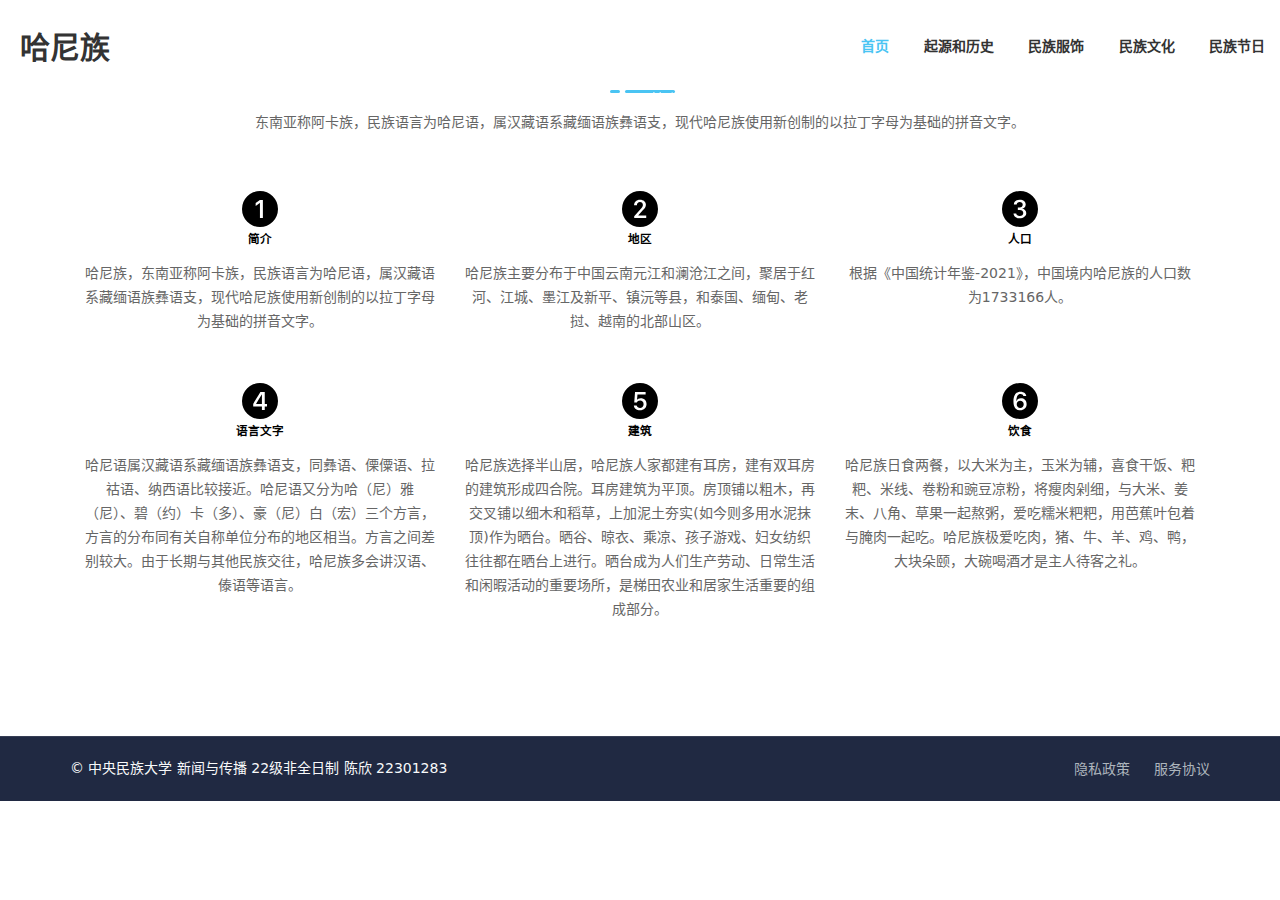
==== index.html @ ce0ea042 "Add files via upload" ====
<!DOCTYPE html>
<html lang="zh-CN">
<head>
    <meta charset="UTF-8"/>
    <meta
            name="viewport"
            content="width=device-width, initial-scale=1.0"
    />
    <title>哈尼族</title>
    <link
            href="./style.css"
            rel="stylesheet"
    />
</head>
<body>
<header class="page-header">
    <div class="container">
        <h1 class="site-name">哈尼族</h1>
        <nav class="navigation">
            <ul>
                <li><a class="active" href="index.html">首页</a></li>
                <li><a href="histroy.html">起源和历史</a></li>
                <li><a href="costume.html">民族服饰</a></li>
                <li><a href="culture.html">民族文化</a></li>
                <li><a href="festivals.html">民族节日</a></li>
            </ul>
        </nav>
        <button class="menu">
            <svg
                    xmlns="http://www.w3.org/2000/svg"
                    height="24px"
                    viewBox="0 0 24 24"
                    width="24px"
                    fill="#000000"
            >
                <path
                        d="M0 0h24v24H0V0z"
                        fill="none"
                />
                <path
                        d="M4 18h16c.55 0 1-.45 1-1s-.45-1-1-1H4c-.55 0-1 .45-1 1s.45 1 1 1zm0-5h16c.55 0 1-.45 1-1s-.45-1-1-1H4c-.55 0-1 .45-1 1s.45 1 1 1zM3 7c0 .55.45 1 1 1h16c.55 0 1-.45 1-1s-.45-1-1-1H4c-.55 0-1 .45-1 1z"
                />
            </svg>
        </button>
        <script type="text/javascript">
            const menu = document.querySelector(".page-header .menu")
            const container = document.querySelector(
                ".page-header .container"
            )
            menu.addEventListener("click", () => {
                if (container.classList.contains("expanded")) {
                    container.classList.remove("expanded")
                } else {
                    container.classList.add("expanded")
                }
            })
        </script>
    </div>
</header>
<main>
    <!--    <section class="banner">-->
    <!--        <img class="t1" src="./images/t1.jpg"/>-->
    <!--    </section>-->
    <!--    <section class="banner">-->
    <!--        <img class="t1" src="./images/t1.jpg"/>-->


    <!--    </section>-->
    <div class="banner">
        <img src="./images/t1.jpg"/>
        <div class="text1">
            <p style="font-size: 56px;color: white">哈尼族</p>
            <p>万物有灵的传统</p>
        </div>
    </div>

    <section class="feature">
        <div class="container">
            <h2>哈尼族</h2>
            <span class="divider"></span>
            <p>
                东南亚称阿卡族，民族语言为哈尼语，属汉藏语系藏缅语族彝语支，现代哈尼族使用新创制的以拉丁字母为基础的拼音文字。
            </p>
            <ul>
                <li>
                    <svg xmlns="http://www.w3.org/2000/svg" width="36" height="36" fill="currentColor"
                         class="bi bi-1-circle-fill text-primary mb-4" viewBox="0 0 16 16">
                        <path fill-rule="evenodd"
                              d="M16 8A8 8 0 1 1 0 8a8 8 0 0 1 16 0ZM9.283 4.002V12H7.971V5.338h-.065L6.072 6.656V5.385l1.899-1.383h1.312Z"></path>
                    </svg>
                    <h5 class="m-2">简介</h5>
                    <p class="m-0 text-secondary">
                        哈尼族，东南亚称阿卡族，民族语言为哈尼语，属汉藏语系藏缅语族彝语支，现代哈尼族使用新创制的以拉丁字母为基础的拼音文字。</p>
                </li>
                <li>
                    <svg xmlns="http://www.w3.org/2000/svg" width="36" height="36" fill="currentColor"
                         class="bi bi-2-circle-fill text-primary mb-4" viewBox="0 0 16 16">
                        <path d="M16 8A8 8 0 1 1 0 8a8 8 0 0 1 16 0ZM6.646 6.24c0-.691.493-1.306 1.336-1.306.756 0 1.313.492 1.313 1.236 0 .697-.469 1.23-.902 1.705l-2.971 3.293V12h5.344v-1.107H7.268v-.077l1.974-2.22.096-.107c.688-.763 1.287-1.428 1.287-2.43 0-1.266-1.031-2.215-2.613-2.215-1.758 0-2.637 1.19-2.637 2.402v.065h1.271v-.07Z"></path>
                    </svg>
                    <h5 class="m-2">地区</h5>
                    <p class="m-0 text-secondary">
                        哈尼族主要分布于中国云南元江和澜沧江之间，聚居于红河、江城、墨江及新平、镇沅等县，和泰国、缅甸、老挝、越南的北部山区。</p>
                </li>
                <li>
                    <svg xmlns="http://www.w3.org/2000/svg" width="36" height="36" fill="currentColor"
                         class="bi bi-3-circle-fill text-primary mb-4" viewBox="0 0 16 16">
                        <path d="M16 8A8 8 0 1 1 0 8a8 8 0 0 1 16 0Zm-8.082.414c.92 0 1.535.54 1.541 1.318.012.791-.615 1.36-1.588 1.354-.861-.006-1.482-.469-1.54-1.066H5.104c.047 1.177 1.05 2.144 2.754 2.144 1.653 0 2.954-.937 2.93-2.396-.023-1.278-1.031-1.846-1.734-1.916v-.07c.597-.1 1.505-.739 1.482-1.876-.03-1.177-1.043-2.074-2.637-2.062-1.675.006-2.59.984-2.625 2.12h1.248c.036-.556.557-1.054 1.348-1.054.785 0 1.348.486 1.348 1.195.006.715-.563 1.237-1.342 1.237h-.838v1.072h.879Z"></path>
                    </svg>
                    <h5 class="m-2">人口</h5>
                    <p class="m-0 text-secondary">根据《中国统计年鉴-2021》，中国境内哈尼族的人口数为1733166人。</p>
                </li>
                <li>
                    <svg xmlns="http://www.w3.org/2000/svg" width="36" height="36" fill="currentColor"
                         class="bi bi-4-circle-fill text-primary mb-4" viewBox="0 0 16 16">
                        <path d="M16 8A8 8 0 1 1 0 8a8 8 0 0 1 16 0ZM7.519 5.057c-.886 1.418-1.772 2.838-2.542 4.265v1.12H8.85V12h1.26v-1.559h1.007V9.334H10.11V4.002H8.176c-.218.352-.438.703-.657 1.055ZM6.225 9.281v.053H8.85V5.063h-.065c-.867 1.33-1.787 2.806-2.56 4.218Z"></path>
                    </svg>
                    <h5 class="m-2">语言文字</h5>
                    <p class="m-0 text-secondary">
                        哈尼语属汉藏语系藏缅语族彝语支，同彝语、傈僳语、拉祜语、纳西语比较接近。哈尼语又分为哈（尼）雅（尼）、碧（约）卡（多）、豪（尼）白（宏）三个方言，方言的分布同有关自称单位分布的地区相当。方言之间差别较大。由于长期与其他民族交往，哈尼族多会讲汉语、傣语等语言。</p>
                </li>
                <li>
                    <svg xmlns="http://www.w3.org/2000/svg" width="36" height="36" fill="currentColor"
                         class="bi bi-5-circle-fill text-primary mb-4" viewBox="0 0 16 16">
                        <path d="M16 8A8 8 0 1 1 0 8a8 8 0 0 1 16 0Zm-8.006 4.158c1.74 0 2.924-1.119 2.924-2.806 0-1.641-1.178-2.584-2.56-2.584-.897 0-1.442.421-1.612.68h-.064l.193-2.344h3.621V4.002H5.791L5.445 8.63h1.149c.193-.358.668-.809 1.435-.809.85 0 1.582.604 1.582 1.57 0 1.085-.779 1.682-1.57 1.682-.697 0-1.389-.31-1.53-1.031H5.276c.065 1.213 1.149 2.115 2.72 2.115Z"></path>
                    </svg>
                    <h5 class="m-2">建筑</h5>
                    <p class="m-0 text-secondary">
                        哈尼族选择半山居，哈尼族人家都建有耳房，建有双耳房的建筑形成四合院。耳房建筑为平顶。房顶铺以粗木，再交叉铺以细木和稻草，上加泥土夯实(如今则多用水泥抹顶)作为晒台。晒谷、晾衣、乘凉、孩子游戏、妇女纺织往往都在晒台上进行。晒台成为人们生产劳动、日常生活和闲暇活动的重要场所，是梯田农业和居家生活重要的组成部分。</p>
                </li>
                <li>
                    <svg xmlns="http://www.w3.org/2000/svg" width="36" height="36" fill="currentColor"
                         class="bi bi-6-circle-fill text-primary mb-4" viewBox="0 0 16 16">
                        <path d="M16 8A8 8 0 1 1 0 8a8 8 0 0 1 16 0ZM8.21 3.855c-1.868 0-3.116 1.395-3.116 4.407 0 1.183.228 2.039.597 2.642.569.926 1.477 1.254 2.409 1.254 1.629 0 2.847-1.013 2.847-2.783 0-1.676-1.254-2.555-2.508-2.555-1.125 0-1.752.61-1.98 1.155h-.082c-.012-1.946.727-3.036 1.805-3.036.802 0 1.213.457 1.312.815h1.29c-.06-.908-.962-1.899-2.573-1.899Zm-.099 4.008c-.92 0-1.564.65-1.564 1.576 0 1.032.703 1.635 1.558 1.635.868 0 1.553-.533 1.553-1.629 0-1.06-.744-1.582-1.547-1.582Z"></path>
                    </svg>
                    <h5 class="m-2">饮食</h5>
                    <p class="m-0 text-secondary">
                        哈尼族日食两餐，以大米为主，玉米为辅，喜食干饭、粑粑、米线、卷粉和豌豆凉粉，将瘦肉剁细，与大米、姜末、八角、草果一起熬粥，爱吃糯米粑粑，用芭蕉叶包着与腌肉一起吃。哈尼族极爱吃肉，猪、牛、羊、鸡、鸭，大块朵颐，大碗喝酒才是主人待客之礼。</p>
                </li>
            </ul>
        </div>
    </section>
</main>
<footer class="page-footer">
    <div class="bottom">
        <div class="container">
            <p>© 中央民族大学 新闻与传播 22级非全日制 陈欣 22301283</p>
            <ul>
                <li><a href="#">隐私政策</a></li>
                <li><a href="#">服务协议</a></li>
            </ul>
        </div>
    </div>
</footer>
</body>
</html>
---- style.css ----
* {
    margin: 0;
    padding: 0;
    box-sizing: border-box;
}

body {
    font-size: 14px;
    font-family: system-ui, -apple-system, BlinkMacSystemFont, "Segoe UI",
        Roboto, Helvetica, Arial;
}

button,
input,
select,
textarea {
    font: inherit;
}

button {
    border: none;
}

ul {
    list-style-type: none;
}

a {
    text-decoration: none;
}

.page-header {
    position: fixed;
    left: 0;
    top: 0;
    width: 100%;
    background-color: #ffffff;
    z-index: 1;
}

.page-header .menu {
    display: none;
}

.site-name {
    color: #333333;
    font-size: 30px;
    position: absolute;
    font-family: "华文行楷","STXingkai";
    left: 0;
}

.navigation li {
    display: inline;
    padding: 0 15px;
}

.navigation li a {
    font-size: 14px;
    font-weight: bold;
    color: #333333;
    transition: color 0.5s;
}

.navigation li a:hover {
    color: #4ac4f3;
}

.navigation li a.active {
    color: #4ac4f3;
}

/*.login-button {*/
/*    position: absolute;*/
/*    right: 0;*/
/*    font-weight: bold;*/
/*    color: #4ac4f3;*/
/*    background-color: #ffffff;*/
/*    border-radius: 30px;*/
/*    padding: 12px 36px;*/
/*    box-shadow: 0 0 10px #e7e7e7;*/
/*}*/

.page-header .container {
    position: relative;
    width: 1350px;
    height: 90px;
    margin: 0 auto;
    display: flex;
    justify-content: right;
    align-items: center;
}

.banner {
    display: flex;
    position: relative;
    text-align: center;
    flex-direction: column;
    align-items: center;
}

.banner img{
    filter:blur(1.2px)
}

.banner .text1{
    display: flex;
    position:absolute;
    z-index:1;
    align-items: center;
    flex-direction: column;
    text-align: center;
    top:35%;
}

.banner .text1 > p {
    font-size: 18px;
    color: #ffffff;
}
/* -   背景色: rgba(74, 196, 243, 0.1)
-   内间距: 10px 20px
-   圆角: 7px
-   字体大小: 15px
-   底部外边距: 30px */
.banner h4 {
    background-color: rgba(74, 196, 243, 0.1);
    padding: 10px 20px;
    border-radius: 7px;
    font-size: 15px;
    margin-bottom: 30px;
}

/* -   字体大小: 48px
-   底部外边距: 50px
-   字间距: 2px */
.banner h2 {
    font-size: 48px;
    margin-bottom: 50px;
    letter-spacing: 2px;
}

/* -   字体加粗: bold
-   圆角: 40px
-   背景色: #4ac4f3
-   字体颜色: #ffffff
-   内间距: 12px 36px */
.banner button {
    font-weight: bold;
    border-radius: 40px;
    background-color: #4ac4f3;
    color: #ffffff;
    padding: 12px 36px;
}

/* -   定位: absolute
-   左偏移: 120px
-   下偏移: 20px
-   宽度: 150px */
.banner .banner-left {
    position: absolute;
    left: 120px;
    bottom: 20px;
    width: 150px;
}

/* -   定位: absolute
-   右偏移: 0
-   上偏移: 0
-   宽度: 350px */
.banner .banner-right {
    position: absolute;
    right: 0;
    top: 0;
    width: 25%;
    min-width: 150px;
    max-width: 350px;
}

/* -   顶部外间距: 80px
-   背景色: #4ac4f3
-   内间距: 60px 0
-   水平居中 */
.signup {
    margin-top: 80px;
    background-color: #4ac4f3;
    padding: 60px 0;
    text-align: center;
}

/* -   字体加粗: bold
-   字体颜色: #ffffff
-   字体大小: 18px
-   底部外边距: 30px */
.signup h2 {
    font-size: 18px;
    font-weight: bold;
    color: #ffffff;
    margin-bottom: 30px;
}

/* -   外间距: 0 7px
-   圆角: 30px
-   宽度: 180px
-   内间距: 14px 20px
-   边框: 无
-   box-sizing 用法 */
.signup input {
    margin: 0 7px;
    border-radius: 30px;
    width: 180px;
    padding: 14px 20px;
    border: none;
}

/* -   字体大小: 14px
-   外间距: 0 7px
-   背景色: #ffffff
-   字体颜色: #4ac4f3
-   字体加粗: bold
-   内间距: 12px 36px
-   圆角: 30px */
.signup button {
    font-size: 14px;
    margin: 0 7px;
    background-color: #ffffff;
    color: #4ac4f3;
    font-weight: bold;
    padding: 12px 36px;
    border-radius: 30px;
}

/* -   宽度: 1140px
-   内间距: 120px 0 65px 0
-   文本居中 */
.feature {
    background-image: url(./images/bg-feature.png);
}


.feature .container {
    width: 1140px;
    margin: 0 auto;
    padding: 18px 0 65px 0;
    text-align: center;
}

.overflow-hidden {
    overflow: hidden!important;
}

.container1{
    column-count: 4;//想要排成的列数
column-gap: 0;
}
.item img{
    width: 100%;
}


.feature h2 {
    font-size: 32px;
}

/* -   顶部外间距: 10px
-   宽度: 50px
-   高度: 3px
-   背景色: #4ac4f3
-   圆角: 3px */
.feature .divider {
    display: inline-block;
    margin-top: 10px;
    width: 50px;
    height: 3px;
    background-color: #4ac4f3;
    border-radius: 3px;
    position: relative;
    left: 10px;
}

/* -   宽度: 10px
-   高度: 3px
-   圆角: 3px */
.feature .divider::before {
    content: "";
    display: block;
    width: 10px;
    height: 3px;
    background-color: #4ac4f3;
    border-radius: 3px;
    position: absolute;
    left: -15px;
}

/* -   字体颜色: #666666
-   顶部外边距: 15px
-   字体大小: 14px */
.feature p {
    color: #666666;
    margin-top: 15px;
    font-size: 14px;
}

.feature ul {
    display: flex;
    flex-wrap: wrap;
    margin-top: 60px;
}

/* -   底部外间距: 50px
-   内间距: 0 15px */
.feature ul li {
    width: 33.3333%;
    margin-bottom: 50px;
    padding: 0 15px;
}

/* -   字体大小: 24px
-   外间距: 20px 0 15px 0 */
.feature ul li h4 {
    font-size: 24px;
    margin: 20px 0 15px 0;
}

/* -   字体颜色: #666666
-   字体大小: 14px
-   行高: 24px */
.feature ul li p {
    line-height: 24px;
}

/*
-   背景色: #202942
-   字体颜色: #f8f9fa */
.page-footer {
    background-color: #202942;
    color: #f8f9fa;
}

/* -   宽度: 1140px
-   内间距: 100px 0
-   水平排列
-   整体居中 */
.page-footer .top {
    width: 1140px;
    padding: 100px 0;
    display: flex;
    margin: 0 auto;
}
#exhibition {
    width: 980px;
    height: 292px;
    margin: 0 auto;
    padding-top: 170px;
    background-repeat: no-repeat;
}
.aaa {
    margin: 0 auto;
    display: flex; /*就是可以把多个图片放在一行展示，发不下的话再换行*/
}
/* 介绍信息

-   flex: 2
-   右边内间距: 30px

课程信息、社交媒体

-   flex: 1
-   内间距: 0 15px */
.page-footer .top .introduction {
    flex: 2;
    padding-right: 30px;
}

.page-footer .top .course,
.page-footer .top .social-media {
    flex: 1;
    padding: 0 15px;
}

.page-footer .top .contact {
    width: 96px;
}

/* 介绍信息 h2

-   字体大小: 20px
-   底部外间距: 20px

其它信息 h2

-   字体大小: 16px
-   底部外间距: 20px */
.page-footer h2 {
    font-size: 16px;
    margin-bottom: 20px;
}

.page-footer .top .introduction h2 {
    font-size: 20px;
}

/* -   字体颜色: #adb5bd
-   行高: 24px
-   字体大小: 14px */
.page-footer .top .introduction p {
    color: #adb5bd;
    line-height: 24px;
    font-size: 14px;
}

/* -   顶部外间距: 10px
-   行高: 24px */
.page-footer ul li {
    margin-top: 10px;
    line-height: 24px;
}

/* -   字体颜色: #adb5bd
-   字体大小: 14px */
.page-footer ul li a {
    color: #adb5bd;
    font-size: 14px;
}

/* -   宽度: 96px
-   高度: 96px
-   圆角: 1px */
.page-footer .top .contact img {
    width: 96px;
    height: 96px;
    border-radius: 1px;
}

/* -   内间距: 20px 0;
-   顶部边框: 1px solid rgba(255, 255, 255, 0.1); */
.page-footer .bottom {
    padding: 20px 0;
    border-top: 1px solid rgba(255, 255, 255, 0.1);
}

.page-footer .bottom .container {
    width: 1140px;
    margin: 0 auto;
    display: flex;
    justify-content: space-between;
}

.page-footer .bottom p {
    font-size: 14px;
}

/* -   行内显示
-   左外边距: 20px */
.page-footer .bottom li {
    display: inline;
    margin-left: 20px;
}

@media (max-width: 1350px) {
    .page-header .container {
        width: 100%;
    }

    .site-name {
        left: 20px;
        font-family: "楷体","楷体_GB2312";
    }

    /*.login-button {*/
    /*    right: 20px;*/
    /*}*/
}

@media (max-width: 1140px) {
    .feature .container,
    .page-footer .top,
    .page-footer .bottom .container {
        width: 100%;
    }

    .page-footer .top,
    .page-footer .bottom .container {
        padding-left: 20px;
        padding-right: 20px;
    }
}

@media (max-width: 768px) {
    .banner .banner-left {
        display: none;
    }

    .banner h2 {
        font-size: 36px;
    }
}

@media (max-width: 640px) {
    .page-header .container {
        height: auto;
        min-height: 68px;
        padding: 20px 0;
        flex-direction: column;
        justify-content: flex-start;
        border-bottom: 1px solid #f0f0f0;
    }

    .page-header .navigation {
        display: none;
        width: 100%;
        margin-top: 50px;
        padding: 0 20px;

    }

    /*.page-header .login-button {*/
    /*    display: none;*/
    /*    position: static;*/
    /*    margin-top: 20px;*/
    /*}*/

    .page-header .site-name {
        top: 20px;
        font-family: "楷体","楷体_GB2312";
    }

    .page-header .menu {
        display: block;
        position: absolute;
        right: 20px;
        top: 20px;
        background-color: #ffffff;
    }

    .page-header .navigation li {
        display: block;
        padding: 15px 0;
        border-bottom: 1px solid #f0f0f0;
    }

    .page-header .expanded .navigation {
        display: block;
    }

    /*.page-header .expanded .login-button {*/
    /*    display: block;*/
    /*}*/

    /*.banner {*/
    /*    !*margin-top: 68px;*!*/
    /*}*/

    .signup {
        padding: 40px 0;
    }

    .signup form {
        display: flex;
        flex-direction: column;
        align-items: center;
    }

    .signup input,
    .signup button {
        width: 60%;
        margin-bottom: 20px;
    }

    .feature ul li {
        width: 50%;
    }

    .page-footer .top {
        flex-wrap: wrap;
        padding-top: 50px;
        padding-bottom: 50px;
    }

    .page-footer .top .introduction {
        flex: 100%;
        padding-right: 0;
        padding-bottom: 20px;
    }

    .page-footer .top .course {
        padding-left: 0;
    }
}
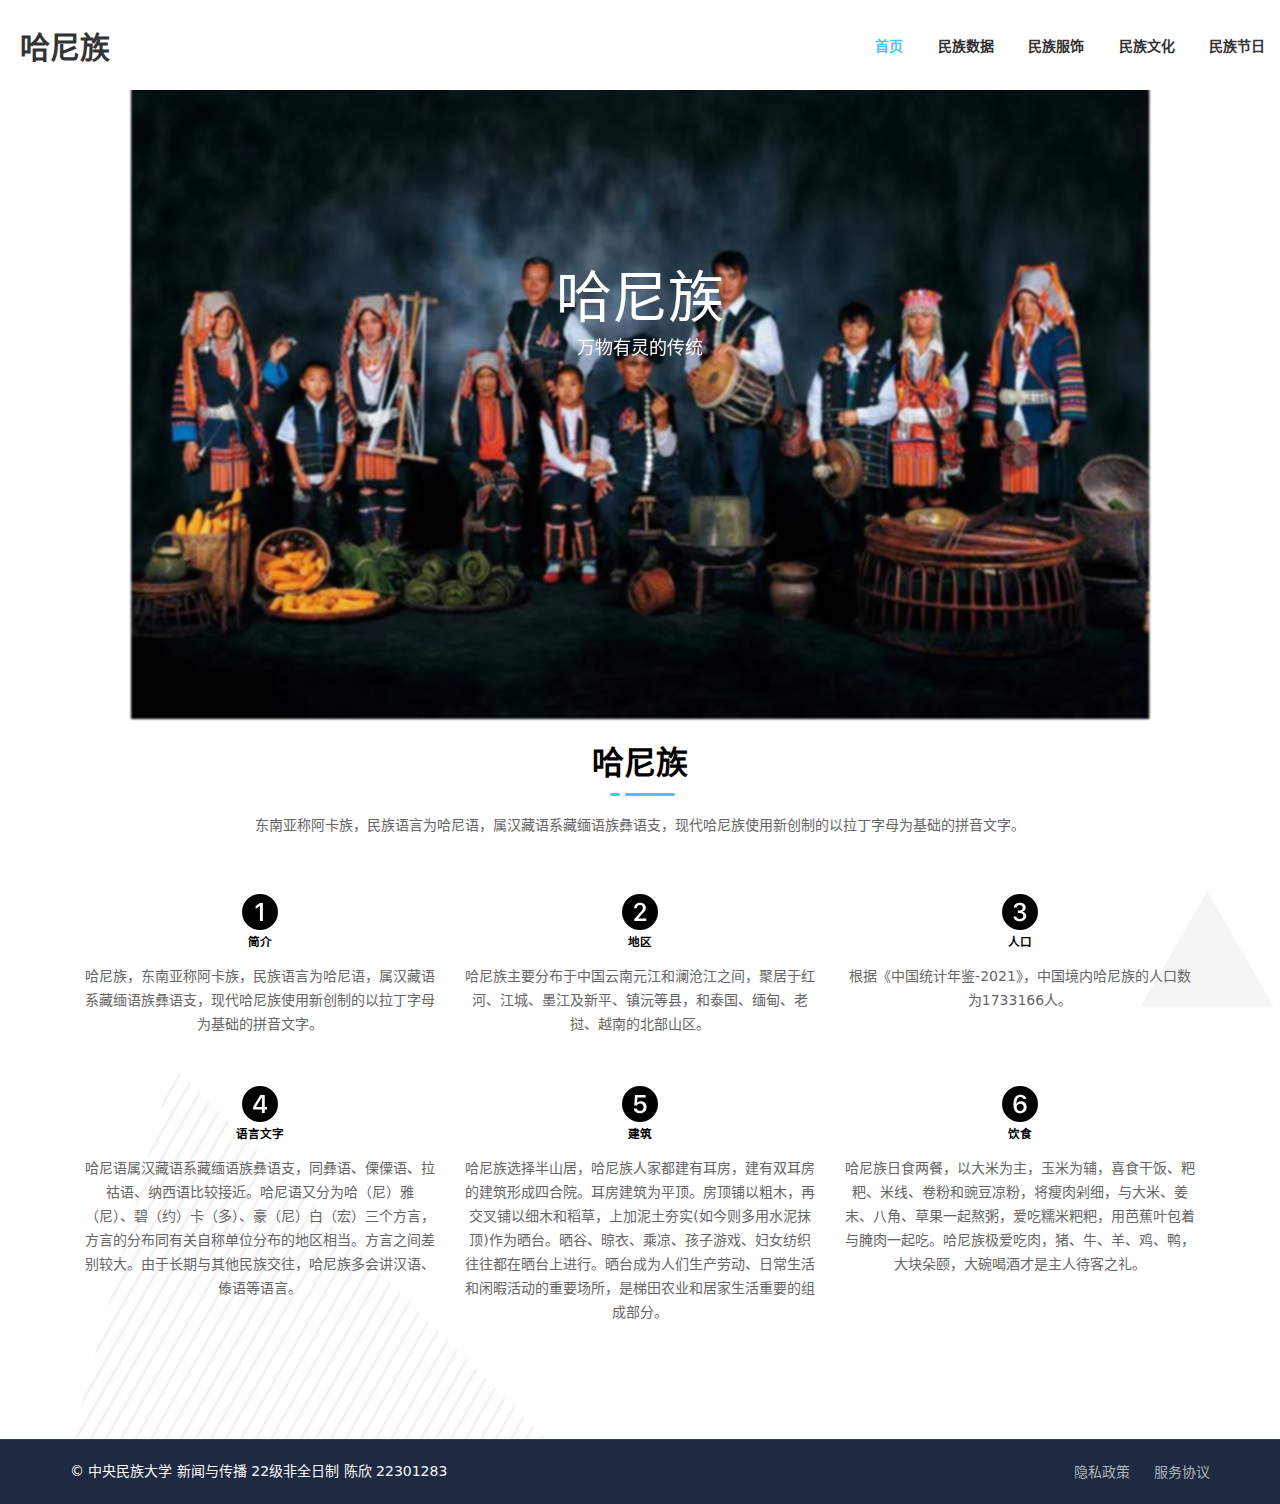
==== commit 8249004b: "2" ====
--- a/index.html
+++ b/index.html
@@ -19,7 +19,7 @@
         <nav class="navigation">
             <ul>
                 <li><a class="active" href="index.html">首页</a></li>
-                <li><a href="histroy.html">起源和历史</a></li>
+                <li><a href="histroy.html">民族数据</a></li>
                 <li><a href="costume.html">民族服饰</a></li>
                 <li><a href="culture.html">民族文化</a></li>
                 <li><a href="festivals.html">民族节日</a></li>
--- a/style.css
+++ b/style.css
@@ -449,6 +449,7 @@
     font-size: 14px;
 }
 
+
 /* -   行内显示
 -   左外边距: 20px */
 .page-footer .bottom li {
